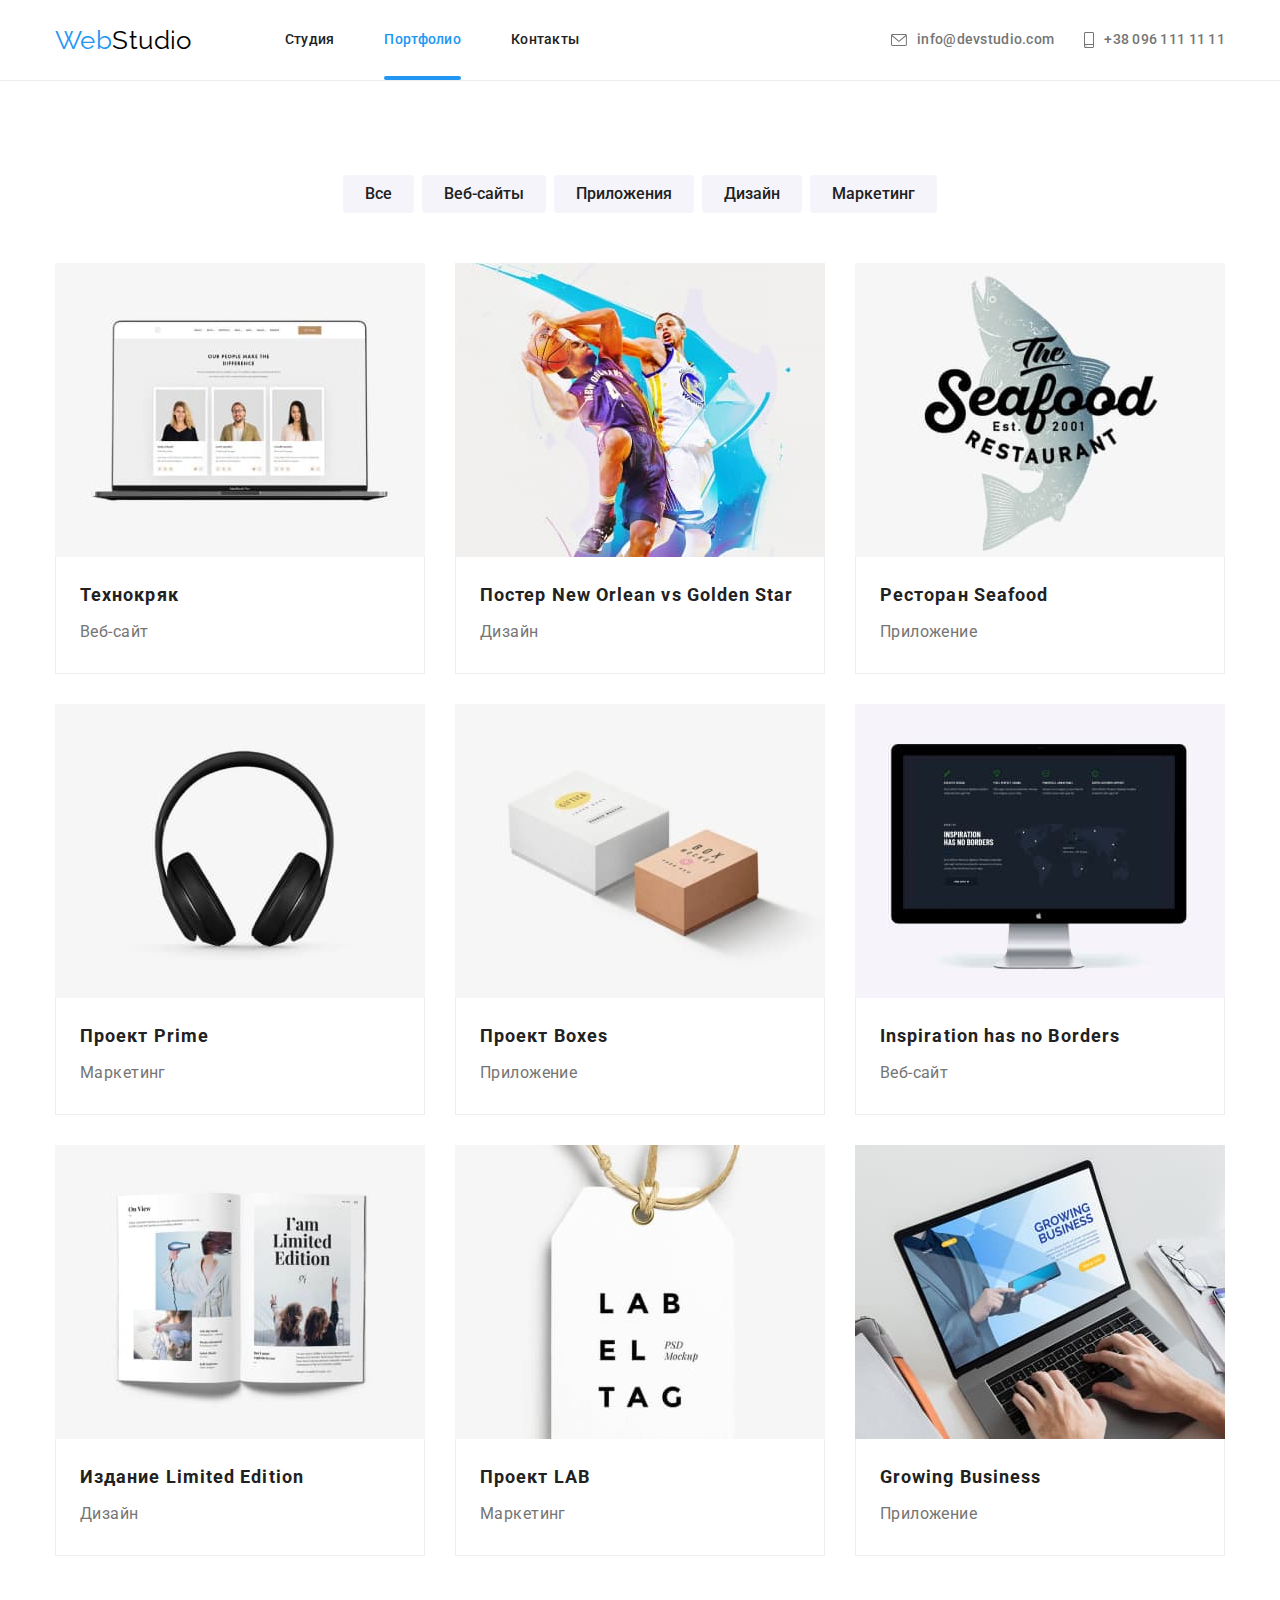
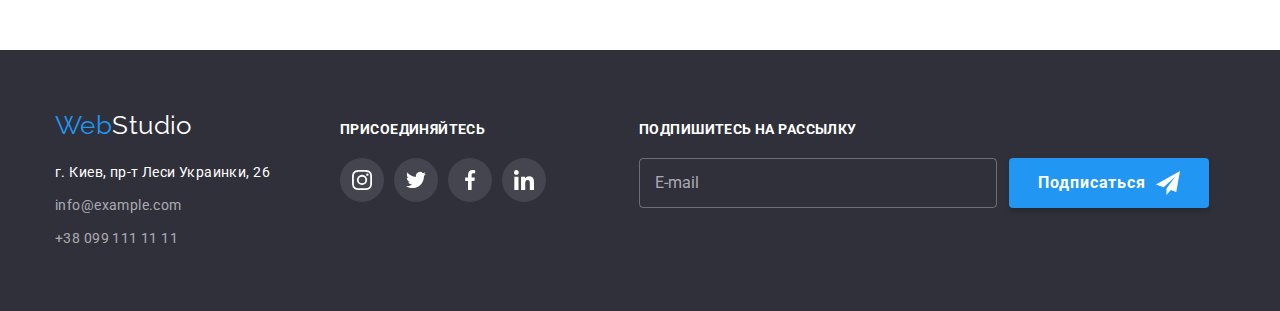
==== portfolio.html @ 69c9cc50 "Скопіював файли попередньої роботи" ====
<!DOCTYPE html>
<html lang="ru">

<head>
    <meta charset="UTF-8">
    <meta http-equiv="X-UA-Compatible" content="IE=edge">
    <meta name="viewport" content="width=device-width, initial-scale=1.0">
    <title>Портфоліо</title>
    <link rel="preconnect" href="https://fonts.googleapis.com">
    <link rel="preconnect" href="https://fonts.gstatic.com" crossorigin>
    <link href="https://fonts.googleapis.com/css2?family=Raleway:wght@700&family=Roboto:wght@400;500;700;900&display=swap" rel="stylesheet">
    <link rel="stylesheet" href="https://cdnjs.cloudflare.com/ajax/libs/modern-normalize/1.1.0/modern-normalize.min.css">
    <link rel="stylesheet" href="./css/styles.css">

</head>

<body>
    <!-- Шапка сайта -->
    <header class="header">
        <div class="container main-nav">
            <nav class="main-nav">
                <a href="./index.html" class="line">
                    <span class="logo-blue logo">Web</span><span class="logo-black logo">Studio</span>
                </a>
    
                <ul class="site-nav list ">
                    <li class="item"><a href="./index.html" class="line">Студия</a></li>
                    <li class="item"><a href="./portfolio.html" class="current line">Портфолио</a></li>
                    <li class="item"><a href="" class="line">Контакты</a></li>
                </ul>
            </nav>
    
            <ul class="site-adrress list ">
                <li class="item">
                    <a href="mailto:info@devstudio.com" class="line">
                        <svg class="envelope-icon" width="16" height="12">
                            <use href="./images/icons.svg#envelope"></use>
                        </svg>
                        info@devstudio.com
                    </a>
                </li>
                <li class="item">
                    <a href="tel:+380961111111" class="line">
                        <svg class="smartphone-icon" width="10" height="16">
                            <use href="./images/icons.svg#smartphone"></use>
                        </svg>
                        +38 096 111 11 11
                    </a>
                </li>
            </ul>
        </div>
    </header>



    <!-- Уникальный контент сайта -->
    <main>
        <section class="portfolio-section">
            <div class="container">
                <h1 hidden>Наши работы</h1>
                <ul class="buttons-list list">
                    <li class="item"><button class="buttons" type="button">Все</button></li>
                    <li class="item"><button class="buttons" type="button">Веб-сайты</button></li>
                    <li class="item"><button class="buttons" type="button">Приложения</button></li>
                    <li class="item"><button class="buttons" type="button">Дизайн</button></li>
                    <li class="item"><button class="buttons" type="button">Маркетинг</button></li>
                </ul>
                <ul class="our-works list">
                    <li class="item">
                        <a class="line" href="">
                            <div class="card">
                                <div class="thumb">
                                    <img src="./images/imag1.jpg" alt="" width="370">
                                    <p class="text">Ресурс предлагает комплексные предложения с разным уровнем функционала и сервисов. Все это позволит
                                        посетителю получить исчерпывающие сведения о компании или частном лице.</p>
                                </div>
                                <div class="description">
                                    <h2 class="titles">Технокряк</h2>
                                    <p class="paragraph">Веб-сайт</p>
                                </div>
                            </div>
                        </a>
                    </li>
                    <li class="item">
                        <a class="line" href="">
                            <div class="card">
                                <div class="thumb">
                                    <img src="./images/imag2.jpg" alt="" width="370">
                                    <p class="text">Ресурс предлагает комплексные предложения с разным уровнем функционала и сервисов. Все это позволит
                                        посетителю получить исчерпывающие сведения о компании или частном лице.</p>
                                </div>
                                <div class="description">
                                    <h2 class="titles">Постер New Orlean vs Golden Star</h2>
                                    <p class="paragraph">Дизайн</p>
                                </div>
                            </div>
                        </a>
                    </li>
                    <li class="item">
                        <a class="line" href="">
                            <div class="card">
                                <div class="thumb">
                                    <img src="./images/imag3.jpg" alt="" width="370">
                                    <p class="text">Ресурс предлагает комплексные предложения с разным уровнем функционала и сервисов. Все это позволит
                                        посетителю получить исчерпывающие сведения о компании или частном лице.</p>
                                </div>
                                <div class="description">
                                    <h2 class="titles">Ресторан Seafood</h2>
                                    <p class="paragraph">Приложение</p>
                                </div>
                            </div>
                        </a>
                    </li>
                    <li class="item">
                        <a class="line" href="">
                            <div class="card">
                                <div class="thumb">
                                    <img src="./images/imag4.jpg" alt="" width="370">
                                    <p class="text">Ресурс предлагает комплексные предложения с разным уровнем функционала и сервисов. Все это позволит
                                        посетителю получить исчерпывающие сведения о компании или частном лице.</p>
                                </div>
                                <div class="description">
                                    <h2 class="titles">Проект Prime</h2>
                                    <p class="paragraph">Маркетинг</p>
                                </div>
                            </div>
                        </a>
                    </li>
                    <li class="item">
                        <a class="line" href="">
                            <div class="card">
                                <div class="thumb">
                                    <img src="./images/imag5.jpg" alt="" width="370">
                                    <p class="text">Ресурс предлагает комплексные предложения с разным уровнем функционала и сервисов. Все это позволит
                                        посетителю получить исчерпывающие сведения о компании или частном лице.</p>
                                </div>
                                <div class="description">
                                    <h2 class="titles">Проект Boxes</h2>
                                    <p class="paragraph">Приложение</p>
                                </div>
                            </div>
                        </a>
                    </li>
                    <li class="item">
                        <a class="line" href="">
                            <div class="card">
                                <div class="thumb">
                                    <img src="./images/imag6.jpg" alt="" width="370">
                                    <p class="text">Ресурс предлагает комплексные предложения с разным уровнем функционала и сервисов. Все это позволит
                                        посетителю получить исчерпывающие сведения о компании или частном лице.</p>
                                </div>
                                <div class="description">
                                    <h2 class="titles">Inspiration has no Borders</h2>
                                    <p class="paragraph">Веб-сайт</p>
                                </div>
                            </div>
                        </a>
                    </li>
                    <li class="item">
                        <a class="line" href="">
                            <div class="card">
                                <div class="thumb">
                                    <img src="./images/imag7.jpg" alt="" width="370">
                                    <p class="text">Ресурс предлагает комплексные предложения с разным уровнем функционала и сервисов. Все это позволит
                                        посетителю получить исчерпывающие сведения о компании или частном лице.</p>
                                </div>
                                <div class="description">
                                    <h2 class="titles">Издание Limited Edition</h2>
                                    <p class="paragraph">Дизайн</p>
                                </div>
                            </div>
                        </a>
                    </li>
                    <li class="item">
                        <a class="line" href="">
                            <div class="card">
                                <div class="thumb">
                                    <img src="./images/imag8.jpg" alt="" width="370">
                                    <p class="text">Ресурс предлагает комплексные предложения с разным уровнем функционала и сервисов. Все это позволит
                                        посетителю получить исчерпывающие сведения о компании или частном лице.</p>
                                </div>
                                <div class="description">
                                    <h2 class="titles">Проект LAB</h2>
                                    <p class="paragraph">Маркетинг</p>
                                </div>
                            </div>
                        </a>
                    </li>
                    <li class="item">
                        <a class="line" href="">
                            <div class="card">
                                <div class="thumb">
                                    <img src="./images/imag9.jpg" alt="" width="370">
                                    <p class="text">Ресурс предлагает комплексные предложения с разным уровнем функционала и сервисов. Все это позволит
                                        посетителю получить исчерпывающие сведения о компании или частном лице.</p>
                                </div>
                                <div class="description">
                                    <h2 class="titles">Growing Business</h2>
                                    <p class="paragraph">Приложение</p>
                                </div>
                            </div>
                        </a>
                    </li>
                </ul>
            </div>
        </section>
    </main>

    <!-- Подвал сайта -->
    <footer class="footer">
        <div class="container">
            <div>
                <a href="./index.html" class="logotype line">
                    <span class="logo-blue logo">Web</span><span class="logo-white logo">Studio</span>
                </a>
    
                <address>
                    <ul class="contacts-list list">
                        <li class="live-address"><a class="line" href="">г. Киев, пр-т Леси Украинки, 26</a></li>
                        <li class="contacts"><a class="line" href="mailto:info@example.com">info@example.com</a></li>
                        <li class="contacts"><a class="line" href="tel:+380991111111">+38 099 111 11 11</a></li>
                    </ul>
                </address>
            </div>
            <div class="social">
                <h3 class="title">присоединяйтесь</h3>
                <ul class="social-networks list">
                    <li class="item">
                        <a href="">
                            <svg class="icon">
                                <use href="./images/icons.svg#instagram"></use>
                            </svg>
                        </a>
                    </li>
                    <li class="item">
                        <a href="">
                            <svg class="icon">
                                <use href="./images/icons.svg#twitter"></use>
                            </svg>
                        </a>
                    </li>
                    <li class="item">
                        <a href="">
                            <svg class="icon">
                                <use href="./images/icons.svg#facebook"></use>
                            </svg>
                        </a>
                    </li>
                    <li class="item">
                        <a href="">
                            <svg class="icon">
                                <use href="./images/icons.svg#linkedin"></use>
                            </svg>
                        </a>
                    </li>
                </ul>
            </div>
            <form class="form">
                <label for="email">Подпишитесь на рассылку</label>
                <div class="form-field">
                    <input type="email" id="email" placeholder="E-mail">
                    <button type="submit" class="button">
                        Подписаться
                        <svg class="icon">
                            <use href="./images/icons.svg#icon-send"></use>
                        </svg>
                    </button>
                </div>
            </form>
        </div>
    </footer>
</body>

</html>
---- css/styles.css ----
html {
    box-sizing: border-box;
}

*,
*::before,
*::after {
    box-sizing: inherit;
}

:root {
    --primary-text-color: #757575;
    --title-text-color: #212121;
    --accent-color:#2196F3;
    --primary-white-color: #ffffff;
    --secondary-background-color: #2F303A;
}

body {
    margin: 0;

    background-color: var(--primary-white-color);
    color: var(--primary-text-color);
    font-family: 'Roboto', sans-serif;
    letter-spacing: 0.03em;
    font-size: 14px;
    line-height: 1.17;

}

img {
    display: block;
    max-width: 100%;
    height: auto;
}

.container {
    margin-left: auto;
    margin-right: auto;
    width: 1200px;
    padding-left: 15px;
    padding-right: 15px;
}

.line {
    text-decoration: none;
}

.list {
    list-style: none;
    padding: 0;
    margin: 0;
}

h1, h2, h3, h4, h5, h6, p {
    margin-top: 0;
    margin-bottom: 0;
}
/* ----------LOGO---------- */

.logo {
    font-family: 'Raleway', sans-serif ;
    font-size: 26px;
    line-height: 1.19;
}

.logo-blue {
    color: #2196F3 ;
} 

.logo-black{
    color: #000000;
}

.logo-white {
    color: #ffffff;
}

/* ----------HEADER---------- */

.header {
    border-bottom: 1px solid #ECECEC;
}

.main-nav {
    display: flex;
    align-items: center;
}

.site-nav {
    display: flex;
    margin-left: 93px;
}

.site-nav .item:not(:last-child) {
    margin-right: 50px;
}

.site-nav a {
    display: block;
    padding-top: 32px;
    padding-bottom: 32px;

    position: relative;

    color: var(--title-text-color);
    font-weight: 500;
    font-size: 14px;
    line-height: 1.14;
    letter-spacing: 0.02em;

    transition: color 250ms cubic-bezier(0.4, 0, 0.2, 1);
}

.site-adrress {
    display: flex;
    margin-left: auto;
}

.site-adrress .item + .item {
    margin-left: 30px;
}

.site-adrress a {
    display: flex;
    align-items: center;
    padding-top: 32px;
    padding-bottom: 32px;

    color: var(--primary-text-color);
    font-weight: 500;
    font-size: 14px;
    line-height: 1.14;
    letter-spacing: 0.02em;

    transition: color 250ms cubic-bezier(0.4, 0, 0.2, 1);
}

.site-nav a:hover,
.site-nav a:focus,
.site-adrress a:hover,
.site-adrress a:focus {
    color: var(--accent-color);
}

.site-nav a.current {
    color: var(--accent-color);
}

.site-nav a.current::after {
    content: '';

    position: absolute;
    left: 0;
    bottom: 0;

    display: inline-block;
    width: 100%;
    height: 4px;
    background-color: var(--accent-color);
    border-radius: 2px;
}

.envelope-icon,
.smartphone-icon {
    fill: currentColor;
    margin-right: 10px;
}


/* ---------- СТИЛІ ДЛЯ INDEX.HTML---------- */

/* ----------HERO---------- */

.hero {
    max-width: 1600px;


    text-align: center;
    padding-top: 200px;
    padding-bottom: 200px;
    margin-left: auto;
    margin-right: auto;

    background-color: var(--secondary-background-color);
    background-image: linear-gradient(rgba(47, 48, 58, 0.4), rgba(47, 48, 58, 0.4)), url('../images/bg-Img.jpg');
    background-size: cover;
    background-repeat: no-repeat;
    background-position: center;
}

.hero-title {
    margin-top: 0;
    margin-bottom: 30px;
    margin-left: auto;
    margin-right: auto;
    width: 696px;


    color: var(--primary-white-color);
    font-weight: 900;
    font-size: 44px;
    line-height: 1.36;
    
    letter-spacing: 0.06em;
    text-transform: uppercase;
}

.hero .button {
    border-radius: 4px;
    padding: 10px 32px;
    min-width: 200px;
    text-align: center;

    color: var(--primary-white-color);
    background-color: var(--accent-color);
    
    font-family: 'Roboto';
    font-weight: 700;
    font-size: 16px;
    line-height: 1.88;
    letter-spacing: 0.06em;
    cursor: pointer;

    transition: color 250ms cubic-bezier(0.4, 0, 0.2, 1),
        background-color 250ms cubic-bezier(0.4, 0, 0.2, 1);
}

.hero .button:hover,
.hero .button:focus {
    color: var(--accent-color);
    background-color: var(--primary-white-color);
}

/* ----------SECTION---------- */

.section {
    padding-top: 94px;
    padding-bottom: 94px;
}

.section:nth-child(3) {
    padding-top: 0;
}

.section-title {
    margin-top: 0;
    margin-bottom: 50px;

    color: var(--title-text-color);
    font-weight: 700;
    font-size: 36px;
    text-align: center;
}

/* ----------FEATURE---------- */

.feature-list {
    display: flex;
}

.feature-list .item {
    width: 270px;
}

.feature-list .item + .item {
    margin-left: 30px;
}

.feature-list .title {
    margin-top: 0;
    margin-bottom: 10px;

    color: var(--title-text-color);
    font-size: 14px;
    line-height: 1.14;
    text-transform: uppercase;
}

.feature-list p {
    margin-top: 0;
    margin-bottom: 0;

    line-height: 1.71;
}

.feature-list .icon {
    width: 70px;
    height: 70px;
}

.feature-list .thumb {
    display: flex;
    justify-content: center;
    align-items: center;
    height: 120px;
    margin-bottom: 30px;

    background-color: #F5F4FA;
    border-radius: 4px;
}

/* ----------JOB---------- */

.our-job {
    display: flex;
}

.our-job .item {
    position: relative;
}

.our-job .item + .item {
    margin-left: 30px;
}

.our-job .title {
    display: flex;
    position: absolute;
    bottom: 0;
    left: 0;

    width: 100%;
    min-height: 70px;
    justify-content: center;
    align-items: center;

    font-size: 14px;
    line-height: 1.14;
    text-transform: uppercase;
    
    color: var(--primary-white-color);
    background-color: rgba(47, 48, 58, 0.8);
}

/* ----------TEAM---------- */

.team {
    background-color: #F5F4FA;
    margin-bottom: 0;
}

.team-list {
    display: flex;
}

.team-list .item + .item {
    margin-left: 30px;
}

.info {
    padding-top: 30px;
    padding-bottom: 30px;
    background: #FFFFFF;
    box-shadow: 0px 1px 3px rgba(0, 0, 0, 0.12), 0px 1px 1px rgba(0, 0, 0, 0.14), 0px 2px 1px rgba(0, 0, 0, 0.2);
    border-radius: 0px 0px 4px 4px;

    text-align: center;
}

.team-list .title {

    margin-bottom: 10px;

    color: var(--title-text-color);
    font-weight: 500;
    font-size: 16px;
    line-height: 1.19;
}

.team-list .text {
    font-size: 16px;
    line-height: 1.19;
}

.social-links {
    display: flex;
    justify-content: center;
    align-items: center;
    margin-top: 16px;
}

.social-links .item + .item {
    margin-left: 10px;
}

.social-links a {
    display: flex;
    justify-content: center;
    align-items: center;
    width: 44px;
    height: 44px;
    border-radius: 50%;

    fill: #AFB1B8;

    transition: fill 250ms cubic-bezier(0.4, 0, 0.2, 1),
        background-color 250ms cubic-bezier(0.4, 0, 0.2, 1);
}

.social-links a:hover,
.social-links a:focus {
    background-color: var(--accent-color);
    fill: var(--primary-white-color);
}

.social-links .icon {
    fill: inherit;
    width: 20px;
    height: 20px;
}

/* ----------CLIETS---------- */

.clients-list {
    display: flex;
    justify-content: center;
}

.clients-list .item + .item {
    margin-left: 30px;
}
.clients-list .item {
    width: 170px;
    height: 92px;
}


.clients-list a {
    display: flex;
    justify-content: center;
    align-items: center;

    width: 170px;
    height: 92px;
    fill: #AFB1B8;
    border: 1px solid #AFB1B8;
    border-radius: 4px;

    transition: fill 250ms cubic-bezier(0.4, 0, 0.2, 1),
        border-color 250ms cubic-bezier(0.4, 0, 0.2, 1);
}

.clients-list a:hover,
.clients-list a:focus {
    fill: var(--accent-color);
    border-color: var(--accent-color);
} 

.clients-list .icon {
    fill: inherit;
    width: 106px;
    height: 60px;
}

/* ----------FOOTER---------- */

.footer {
    background-color: var(--secondary-background-color);
    padding-top: 60px;
    padding-bottom: 60px;
}

.footer .container {
    display: flex;
}

.logotype {
    display: inline-block;
    margin-bottom: 20px;
}

.contacts-list {
    font-style: normal;
    line-height: 1.71;
}

.contacts-list a {
    display: inline-block;
}

.contacts {
    margin-top: 9px;
}

.live-address a {
    color: var(--primary-white-color);

    transition: color 250ms cubic-bezier(0.4, 0, 0.2, 1);
}

.contacts a {    
    color: rgba(255, 255, 255, 0.6);

    transition: color 250ms cubic-bezier(0.4, 0, 0.2, 1);
}

.live-address a:hover,
.live-address a:focus,
.contacts a:hover,
.contacts a:focus {
    color: var(--accent-color);
}

.social {
    margin-top: 12px;
    margin-left: 70px;
}

.social .title {
    margin-bottom: 20px;

    font-size: 14px;
    line-height: 1.14;
    text-transform: uppercase;

    color: #fff;
}

.social-networks {
    display: flex;
}

.social-networks .item+.item {
    margin-left: 10px;
}

.social-networks a {
    display: flex;
    justify-content: center;
    align-items: center;
    width: 44px;
    height: 44px;

    fill: #fff;
    background-color: rgba(255, 255, 255, 0.1);;
    border-radius: 50%;

    transition: background-color 250ms cubic-bezier(0.4, 0, 0.2, 1);
}

.social-networks a:hover,
.social-networks a:focus {
    background-color: var(--accent-color);
}

.social-networks .icon  {
    fill: inherit;
    width: 20px;
    height: 20px;
}

.form {
    margin-left: 93px;
    margin-top: 12px;
}

.form .form-field{
    display: flex;
}

.form label {
    display: block;
    margin-bottom: 20px;

    font-weight: 700;
    line-height: 1.14;
    text-transform: uppercase;

    color: var(--primary-white-color);
}

.form input {
    width: 358px;
    height: 50px;
    padding: 15px;

    color: var(--primary-white-color);
    background-color: transparent;
    border: 1px solid rgba(255, 255, 255, 0.3);
    border-radius: 4px;
}

.form input::placeholder {
    font-size: 16px;
    line-height: 1.25;

    color: rgba(255, 255, 255, 0.6);
}

.form .button {
    display: flex;
    align-items: center;
    justify-content: center;

    width: 200px;
    height: 50px;
    padding: 0;
    margin-left: 12px;
    cursor: pointer;
    
    font-weight: 700;
    font-size: 16px;
    line-height: 1.88;
    letter-spacing: 0.06em;
    
    background-color: var(--accent-color);
    color: var(--primary-white-color);
    fill: var(--primary-white-color);
    border: transparent;
    border-radius: 4px;
    box-shadow: 0px 4px 4px rgba(0, 0, 0, 0.15);
}

.form .icon {
    width: 24px;
    height: 24px;
    margin-left: 10px;
    fill: inherit;
} 

/* ----------MODAL---------- */

.backdrop {
    position: fixed;
    top: 0;
    left: 0;
    width: 100%;
    height: 100%;
    background-color: rgba(0, 0, 0, 0.2);

    opacity: 1;
    transition: opacity 250ms cubic-bezier(0.4, 0, 0.2, 1);
}

.backdrop.is-hidden {
    opacity: 0;
    visibility: hidden;
    pointer-events: none;
}

.backdrop.is-hidden .modal {
    transform: translate(-50%, -50%) scale(1.1);
    opacity: 0;
}

.modal {
    position: absolute;
    top: 50%;
    left: 50%;

    width: 528px;
    height: 581px;
    padding: 40px;

    background-color: #fff;
    border-radius: 4px;
    box-shadow: 0px 1px 3px rgba(0, 0, 0, 0.12), 0px 1px 1px rgba(0, 0, 0, 0.14), 0px 2px 1px rgba(0, 0, 0, 0.2);

    transform: translate(-50%, -50%) scale(1);
    opacity: 1;
    visibility: visible;

    transition: transform 250ms cubic-bezier(0.4, 0, 0.2, 1),
        opacity 250ms cubic-bezier(0.4, 0, 0.2, 1),
        visibility 250ms cubic-bezier(0.4, 0, 0.2, 1);
}

.modal-button {
    display: flex;
    align-items: center;
    justify-content: center;

    position: absolute;
    right: 8px;
    top: 8px;

    min-width: 30px;
    min-height: 30px;
    cursor: pointer;

    background-color: transparent;
    border: 1px solid rgba(0, 0, 0, 0.1);
    border-radius: 50%;

    transition: fill 250ms cubic-bezier(0.4, 0, 0.2, 1);
}

.modal-button:hover,
.modal-button:focus {
    fill: var(--accent-color);
}

.modal .icon {
    width: 11px;
    height: 11px;
    fill: inherit;
}

.modal .text {
    margin-bottom: 12px;
    
    font-weight: 700;
    font-size: 20px;
    line-height: 1.15;
    text-align: center;

    color: var(--title-text-color);
}

.modal-form .form-field {
    position: relative;
    display: flex;
    flex-direction: column;
    margin-bottom: 10px;
}

.modal-form .form-field:nth-child(4) {
    margin-bottom: 20px;
}

.modal-form label {
    margin-bottom: 4px;
    font-size: 12px;
    line-height: 14px;
    letter-spacing: 0.01em;
}

.modal-form input:nth-child(2) {
    width: 100%;
    height: 40px;
    padding-left: 40px;

    border: 1px solid rgba(33, 33, 33, 0.2);
    border-radius: 4px;

    transition: border-color 250ms cubic-bezier(0.4, 0, 0.2, 1);
}

.modal-form input:focus {
    outline: none;
    border-color: var(--accent-color);
}

.modal-form .icon {
    position: absolute;
    top: 50%;
    left: 12px;

    width: 18px;
    height: 18px;

    transition: fill 250ms cubic-bezier(0.4, 0, 0.2, 1);
}

.modal-form input:focus ~ .icon {
    fill: var(--accent-color);
}

.modal-form textarea {
    resize: none;

    width: 100%;
    height: 120px;
    padding: 12px 16px;

    border: 1px solid rgba(33, 33, 33, 0.2);
    border-radius: 4px;

    transition: border-color 250ms cubic-bezier(0.4, 0, 0.2, 1);
}

.modal-form textarea::placeholder {
    font-size: 12px;
    letter-spacing: 0.01em;

    color: rgba(117, 117, 117, 0.5);
}

.modal-form textarea:focus {
    outline: none;
    border-color: var(--accent-color);
}

.modal-form a {
    color: var(--accent-color);
}

.form-policy {
    position: relative;

    margin-left: 12px;
    margin-bottom: 30px;
}

.form-policy label {
    display: inline-block;
    padding-left: 24px;
    margin: 0;

    font-size: 14px;
    line-height: 1.71;
    letter-spacing: 0.03em;
}

.form-policy input {
    position: absolute;
    width: 1px;
    height: 1px;
    margin: -1px;
    border: 0;
    padding: 0;
    clip: rect(0 0 0 0);
    overflow: hidden;
}

.form-policy span {
    position: absolute;
    top: 4px;
    left: 0;

    overflow: hidden;

    width: 16px;
    height: 15px;
    border: 2px solid #212121;
    border-radius: 2px; 
}

.form-policy .icon-check{
    position: absolute;
    top: 50%;
    left: 50%;

    transform: translate(-50%, -50%);

    width: 11px;
    height: 8px;
}


.form-policy input:checked ~ span {
    background-color: var(--accent-color);
    border: 2px solid var(--accent-color);
}

.modal-form .button {
    display: flex;
    align-items: center;
    justify-content: center;

    width: 200px;
    height: 50px;
    padding: 0;
    margin-left: auto;
    margin-right: auto;

    font-weight: 700;
    font-size: 16px;
    line-height: 1.88;
    letter-spacing: 0.06em;

    background-color: var(--accent-color);
    color: var(--primary-white-color);
    border: transparent;
    border-radius: 4px;
    box-shadow: 0px 4px 4px rgba(0, 0, 0, 0.15);

    transition: background-color 250ms cubic-bezier(0.4, 0, 0.2, 1);
}

.modal-form .button:hover,
.modal-form .button:focus {
    background-color: #188CE8;
}

/* ---------- СТИЛІ ДЛЯ PORTFOLIO.HTML---------- */

.portfolio-section {
    padding-top: 94px;
    padding-bottom: 94px;
}

.buttons-list {
    display: flex;
    justify-content: center;
    margin-bottom: 50px;
}

.buttons-list .item + .item {
    margin-left: 8px;
}

.buttons {
    padding: 6px 22px;
    border: transparent;
    border-radius: 4px;

    background-color: #F5F4FA;
    color: var(--title-text-color);
    font-family: 'Roboto';
    font-weight: 500;
    font-size: 16px;
    line-height: 1.62;
    cursor: pointer;

    transition: color 250ms cubic-bezier(0.4, 0, 0.2, 1),
        background-color 250ms cubic-bezier(0.4, 0, 0.2, 1),
        box-shadow 250ms cubic-bezier(0.4, 0, 0.2, 1);
}

.buttons:hover,
.buttons:focus {
    background-color: var(--accent-color);
    color: var(--primary-white-color);
    box-shadow: 0px 3px 1px rgba(0, 0, 0, 0.1), 0px 1px 2px rgba(0, 0, 0, 0.08), 0px 2px 2px rgba(0, 0, 0, 0.12);
}

.our-works {
    display: flex;
    flex-wrap: wrap;
}

.our-works .item {
    width: calc((100% - 60px) / 3);
    margin-right: 30px;
    margin-bottom: 30px;
}

.our-works .item:nth-child(3n){
    margin-right: 0;
}

.our-works .item:nth-last-child(-n + 3) {
    margin-bottom: 0px;
}

.our-works a .card {
    transition: box-shadow 250ms cubic-bezier(0.4, 0, 0.2, 1);
}

.our-works a:hover .card,
.our-works a:focus .card{
    box-shadow: 0px 1px 1px rgba(0, 0, 0, 0.12), 0px 4px 4px rgba(0, 0, 0, 0.06), 1px 4px 6px rgba(0, 0, 0, 0.16);
}

.our-works .thumb {
    display: flex;
    position: relative;

    overflow: hidden;

}

.our-works .thumb::before {
    display: inline-block;
    content: '';

    position: absolute;
    top: 0;
    left: 0;
    width: 100%;
    height: 100%;
    background-color: rgba(33, 150, 243, 0.9);

    opacity: 0;

    transform: translateY(100%);

    transition: opacity 250ms cubic-bezier(0.4, 0, 0.2, 1),
        transform 250ms cubic-bezier(0.4, 0, 0.2, 1);
}

.our-works a:hover .thumb::before,
.our-works a:focus .thumb::before {
    opacity: 1;
    transform: translateY(0);
}

.our-works .text {
    display: flex;
    position: absolute;
    top: 0;
    left: 0;
    width: 100%;
    height: 100%;
    padding: 63px 24px;

    font-size: 18px;
    line-height: 1.56;
    letter-spacing: 0.03em;
    align-items: center;
    
    color: #FFFFFF;
    opacity: 0;

    transform: translateY(100%);

    transition: opacity 250ms cubic-bezier(0.4, 0, 0.2, 1),
        transform 250ms cubic-bezier(0.4, 0, 0.2, 1);
}

.our-works a:hover .text,
.our-works a:focus .text {
    opacity: 1;
    transform: translateY(0);
}

.our-works .description {
    border-left: 1px solid #EEEEEE;
    border-right: 1px solid #EEEEEE;
    border-bottom: 1px solid #EEEEEE;
    padding-top: 20px;
    padding-bottom: 26px;
    padding-left: 24px;
    padding-right: 24px;

}

.our-works img {
    display: block;
}

.our-works .titles {
    margin-bottom: 4px;

    color: var(--title-text-color);
    font-size: 18px;
    line-height: 2;
    letter-spacing: 0.06em;
}

.paragraph {
    color: var(--primary-text-color);
    font-weight: 400;
    font-size: 16px;
    line-height: 1.88;
}
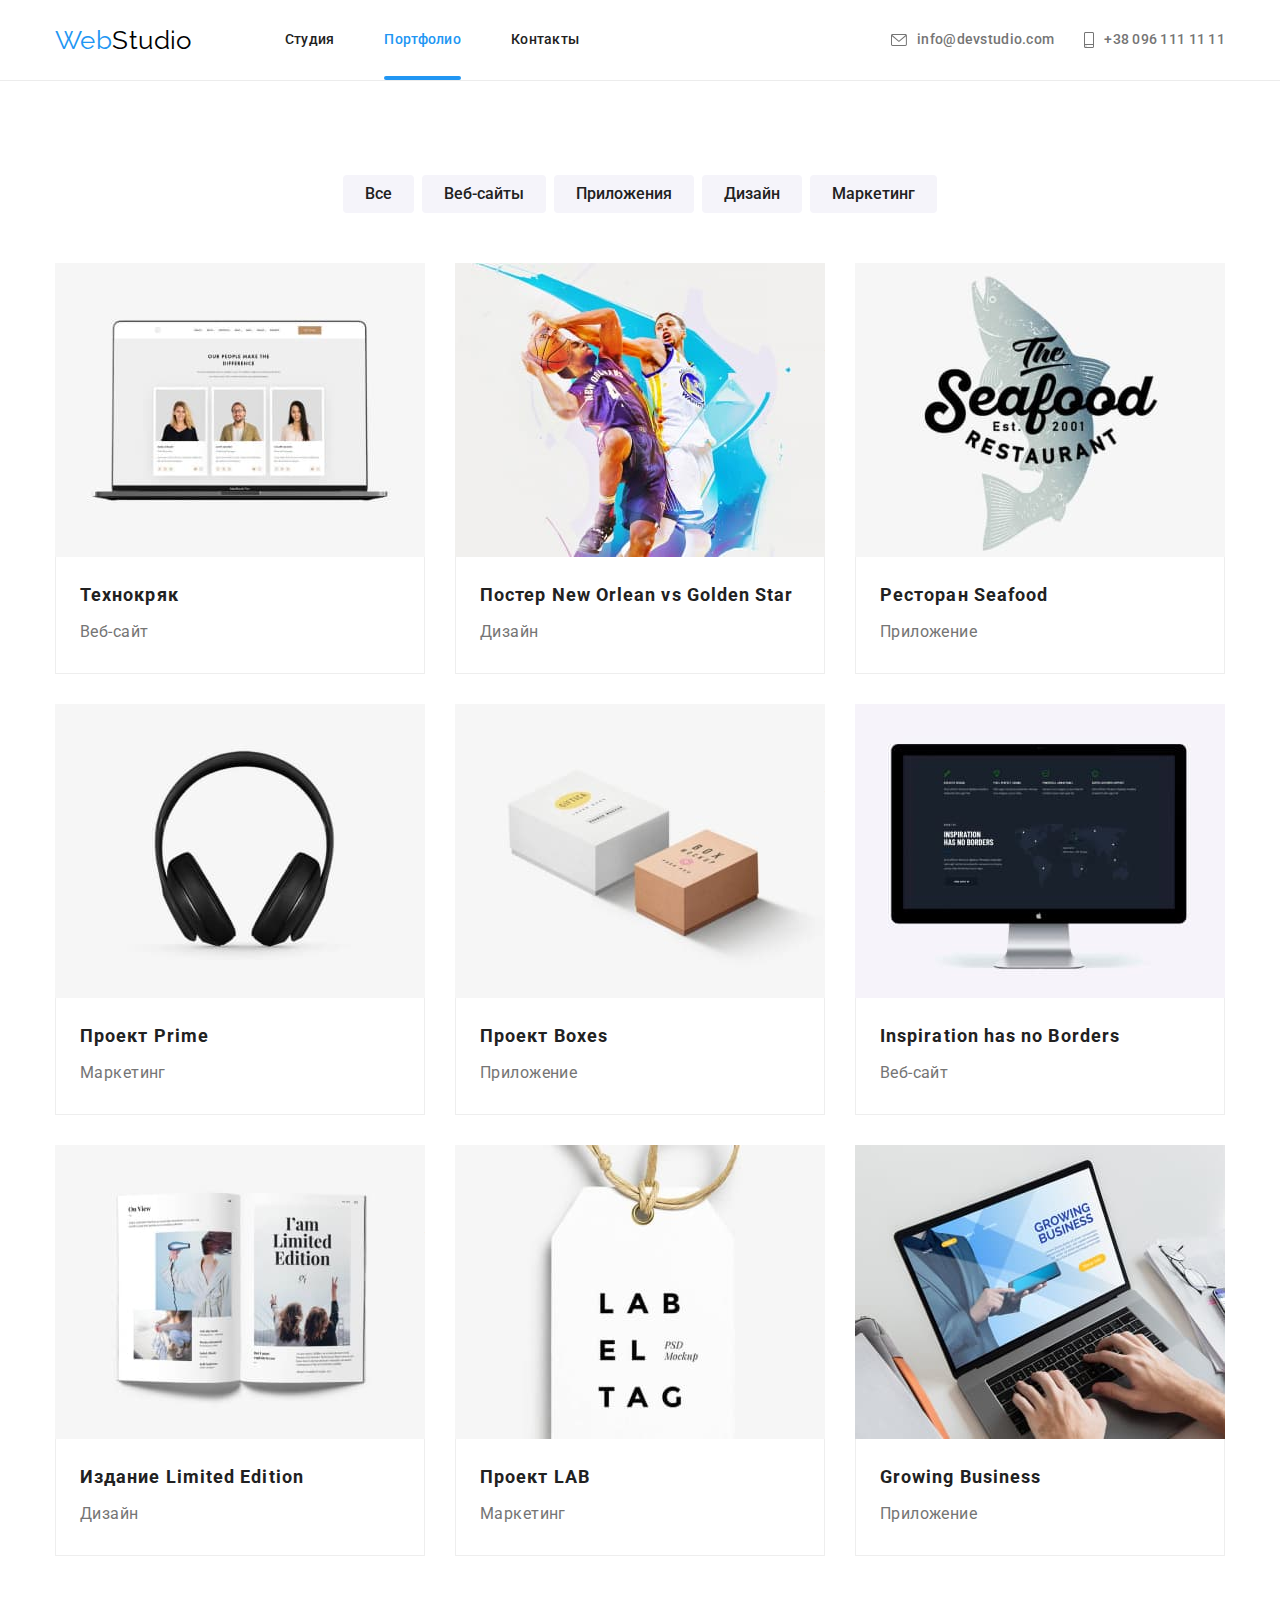
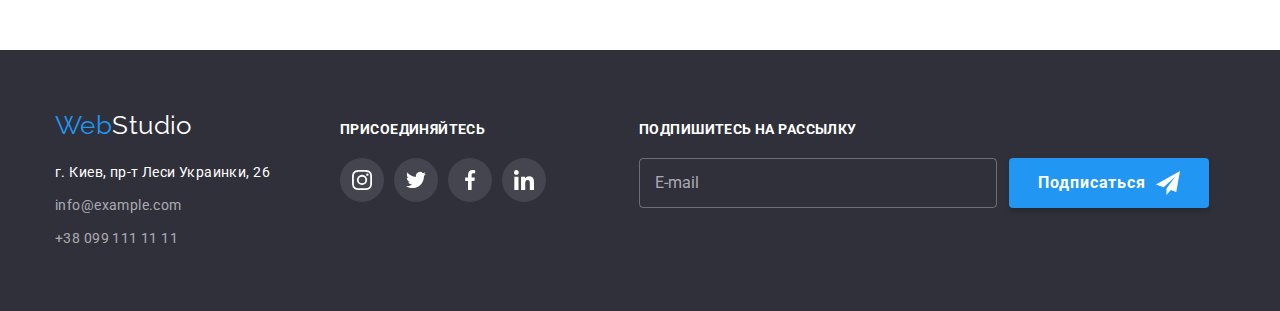
==== commit c675f17d: "Додав додаткову розмітку" ====
--- a/portfolio.html
+++ b/portfolio.html
@@ -8,40 +8,46 @@
     <title>Портфоліо</title>
     <link rel="preconnect" href="https://fonts.googleapis.com">
     <link rel="preconnect" href="https://fonts.gstatic.com" crossorigin>
-    <link href="https://fonts.googleapis.com/css2?family=Raleway:wght@700&family=Roboto:wght@400;500;700;900&display=swap" rel="stylesheet">
-    <link rel="stylesheet" href="https://cdnjs.cloudflare.com/ajax/libs/modern-normalize/1.1.0/modern-normalize.min.css">
-    <link rel="stylesheet" href="./css/styles.css">
+    <link
+        href="https://fonts.googleapis.com/css2?family=Raleway:wght@700&family=Roboto:wght@400;500;700;900&display=swap"
+        rel="stylesheet">
+    <link rel="stylesheet"
+        href="https://cdnjs.cloudflare.com/ajax/libs/modern-normalize/1.1.0/modern-normalize.min.css">
+    <link rel="stylesheet" href="./css/main.min.css">
 
 </head>
 
 <body>
     <!-- Шапка сайта -->
     <header class="header">
-        <div class="container main-nav">
-            <nav class="main-nav">
+        <div class="container nav">
+            <nav class="nav">
                 <a href="./index.html" class="line">
-                    <span class="logo-blue logo">Web</span><span class="logo-black logo">Studio</span>
+                    <span class="logo logo--blue">Web</span><span class="logo logo--black">Studio</span>
                 </a>
     
-                <ul class="site-nav list ">
-                    <li class="item"><a href="./index.html" class="line">Студия</a></li>
-                    <li class="item"><a href="./portfolio.html" class="current line">Портфолио</a></li>
-                    <li class="item"><a href="" class="line">Контакты</a></li>
+                <ul class="navigation list ">
+                    <li class="navigation__item">
+                        <a href="./index.html" class="navigation__link line">Студия</a>
+                    </li>
+                    <li class="navigation__item"><a href="./portfolio.html" class="navigation__link line navigation__link--current">Портфолио</a>
+                    </li>
+                    <li class="navigation__item"><a href="" class="navigation__link line">Контакты</a></li>
                 </ul>
             </nav>
     
-            <ul class="site-adrress list ">
-                <li class="item">
-                    <a href="mailto:info@devstudio.com" class="line">
-                        <svg class="envelope-icon" width="16" height="12">
+            <ul class="connect list ">
+                <li class="connect__item">
+                    <a href="mailto:info@devstudio.com" class="connect__link line">
+                        <svg class="connect__icon" width="16" height="12">
                             <use href="./images/icons.svg#envelope"></use>
                         </svg>
                         info@devstudio.com
                     </a>
                 </li>
-                <li class="item">
-                    <a href="tel:+380961111111" class="line">
-                        <svg class="smartphone-icon" width="10" height="16">
+                <li class="connect__item">
+                    <a href="tel:+380961111111" class="connect__link line">
+                        <svg class="connect__icon" width="10" height="16">
                             <use href="./images/icons.svg#smartphone"></use>
                         </svg>
                         +38 096 111 11 11
@@ -59,144 +65,153 @@
             <div class="container">
                 <h1 hidden>Наши работы</h1>
                 <ul class="buttons-list list">
-                    <li class="item"><button class="buttons" type="button">Все</button></li>
-                    <li class="item"><button class="buttons" type="button">Веб-сайты</button></li>
-                    <li class="item"><button class="buttons" type="button">Приложения</button></li>
-                    <li class="item"><button class="buttons" type="button">Дизайн</button></li>
-                    <li class="item"><button class="buttons" type="button">Маркетинг</button></li>
+                    <li class="buttons-list__item"><button class="buttons-list__button" type="button">Все</button></li>
+                    <li class="buttons-list__item"><button class="buttons-list__button" type="button">Веб-сайты</button></li>
+                    <li class="buttons-list__item"><button class="buttons-list__button" type="button">Приложения</button></li>
+                    <li class="buttons-list__item"><button class="buttons-list__button" type="button">Дизайн</button></li>
+                    <li class="buttons-list__item"><button class="buttons-list__button" type="button">Маркетинг</button></li>
                 </ul>
                 <ul class="our-works list">
-                    <li class="item">
-                        <a class="line" href="">
-                            <div class="card">
-                                <div class="thumb">
+                    <li class="our-works__item">
+                        <a class="our-works__link line" href="">
+                            <div class="our-works__card">
+                                <div class="our-works__thumb">
                                     <img src="./images/imag1.jpg" alt="" width="370">
-                                    <p class="text">Ресурс предлагает комплексные предложения с разным уровнем функционала и сервисов. Все это позволит
-                                        посетителю получить исчерпывающие сведения о компании или частном лице.</p>
-                                </div>
-                                <div class="description">
-                                    <h2 class="titles">Технокряк</h2>
-                                    <p class="paragraph">Веб-сайт</p>
-                                </div>
-                            </div>
-                        </a>
-                    </li>
-                    <li class="item">
-                        <a class="line" href="">
-                            <div class="card">
-                                <div class="thumb">
+                                    <p class="our-works__text">Ресурс предлагает комплексные предложения с разным уровнем
+                                        функционала и сервисов. Все это позволит
+                                        посетителю получить исчерпывающие сведения о компании или частном лице.</p>
+                                </div>
+                                <div class="our-works__description">
+                                    <h2 class="our-works__titles">Технокряк</h2>
+                                    <p class="our-works__paragraph">Веб-сайт</p>
+                                </div>
+                            </div>
+                        </a>
+                    </li>
+                    <li class="our-works__item">
+                        <a class="our-works__link line" href="">
+                            <div class="our-works__card">
+                                <div class="our-works__thumb">
                                     <img src="./images/imag2.jpg" alt="" width="370">
-                                    <p class="text">Ресурс предлагает комплексные предложения с разным уровнем функционала и сервисов. Все это позволит
-                                        посетителю получить исчерпывающие сведения о компании или частном лице.</p>
-                                </div>
-                                <div class="description">
-                                    <h2 class="titles">Постер New Orlean vs Golden Star</h2>
-                                    <p class="paragraph">Дизайн</p>
-                                </div>
-                            </div>
-                        </a>
-                    </li>
-                    <li class="item">
-                        <a class="line" href="">
-                            <div class="card">
-                                <div class="thumb">
+                                    <p class="text">Ресурс предлагает комплексные предложения с разным уровнем
+                                        функционала и сервисов. Все это позволит
+                                        посетителю получить исчерпывающие сведения о компании или частном лице.</p>
+                                </div>
+                                <div class="our-works__description">
+                                    <h2 class="our-works__titles">Постер New Orlean vs Golden Star</h2>
+                                    <p class="our-works__paragraph">Дизайн</p>
+                                </div>
+                            </div>
+                        </a>
+                    </li>
+                    <li class="our-works__item">
+                        <a class="our-works__link line" href="">
+                            <div class="our-works__card">
+                                <div class="our-works__thumb">
                                     <img src="./images/imag3.jpg" alt="" width="370">
-                                    <p class="text">Ресурс предлагает комплексные предложения с разным уровнем функционала и сервисов. Все это позволит
-                                        посетителю получить исчерпывающие сведения о компании или частном лице.</p>
-                                </div>
-                                <div class="description">
-                                    <h2 class="titles">Ресторан Seafood</h2>
-                                    <p class="paragraph">Приложение</p>
-                                </div>
-                            </div>
-                        </a>
-                    </li>
-                    <li class="item">
-                        <a class="line" href="">
-                            <div class="card">
-                                <div class="thumb">
+                                    <p class="our-works__text">Ресурс предлагает комплексные предложения с разным уровнем
+                                        функционала и сервисов. Все это позволит
+                                        посетителю получить исчерпывающие сведения о компании или частном лице.</p>
+                                </div>
+                                <div class="our-works__description">
+                                    <h2 class="our-works__titles">Ресторан Seafood</h2>
+                                    <p class="our-works__paragraph">Приложение</p>
+                                </div>
+                            </div>
+                        </a>
+                    </li>
+                    <li class="our-works__item">
+                        <a class="our-works__link line" href="">
+                            <div class="our-works__card">
+                                <div class="our-works__thumb">
                                     <img src="./images/imag4.jpg" alt="" width="370">
-                                    <p class="text">Ресурс предлагает комплексные предложения с разным уровнем функционала и сервисов. Все это позволит
-                                        посетителю получить исчерпывающие сведения о компании или частном лице.</p>
-                                </div>
-                                <div class="description">
-                                    <h2 class="titles">Проект Prime</h2>
-                                    <p class="paragraph">Маркетинг</p>
-                                </div>
-                            </div>
-                        </a>
-                    </li>
-                    <li class="item">
-                        <a class="line" href="">
-                            <div class="card">
-                                <div class="thumb">
+                                    <p class="our-works__text">Ресурс предлагает комплексные предложения с разным уровнем
+                                        функционала и сервисов. Все это позволит
+                                        посетителю получить исчерпывающие сведения о компании или частном лице.</p>
+                                </div>
+                                <div class="our-works__description">
+                                    <h2 class="our-works__titles">Проект Prime</h2>
+                                    <p class="our-works__paragraph">Маркетинг</p>
+                                </div>
+                            </div>
+                        </a>
+                    </li>
+                    <li class="our-works__item">
+                        <a class="our-works__link line" href="">
+                            <div class="our-works__card">
+                                <div class="our-works__thumb">
                                     <img src="./images/imag5.jpg" alt="" width="370">
-                                    <p class="text">Ресурс предлагает комплексные предложения с разным уровнем функционала и сервисов. Все это позволит
-                                        посетителю получить исчерпывающие сведения о компании или частном лице.</p>
-                                </div>
-                                <div class="description">
-                                    <h2 class="titles">Проект Boxes</h2>
-                                    <p class="paragraph">Приложение</p>
-                                </div>
-                            </div>
-                        </a>
-                    </li>
-                    <li class="item">
-                        <a class="line" href="">
-                            <div class="card">
-                                <div class="thumb">
+                                    <p class="text">Ресурс предлагает комплексные предложения с разным уровнем
+                                        функционала и сервисов. Все это позволит
+                                        посетителю получить исчерпывающие сведения о компании или частном лице.</p>
+                                </div>
+                                <div class="our-works__description">
+                                    <h2 class="our-works__titles">Проект Boxes</h2>
+                                    <p class="our-works__paragraph">Приложение</p>
+                                </div>
+                            </div>
+                        </a>
+                    </li>
+                    <li class="our-works__item">
+                        <a class="our-works__link line" href="">
+                            <div class="our-works__card">
+                                <div class="our-works__thumb">
                                     <img src="./images/imag6.jpg" alt="" width="370">
-                                    <p class="text">Ресурс предлагает комплексные предложения с разным уровнем функционала и сервисов. Все это позволит
-                                        посетителю получить исчерпывающие сведения о компании или частном лице.</p>
-                                </div>
-                                <div class="description">
-                                    <h2 class="titles">Inspiration has no Borders</h2>
-                                    <p class="paragraph">Веб-сайт</p>
-                                </div>
-                            </div>
-                        </a>
-                    </li>
-                    <li class="item">
-                        <a class="line" href="">
-                            <div class="card">
-                                <div class="thumb">
+                                    <p class="our-works__text">Ресурс предлагает комплексные предложения с разным уровнем
+                                        функционала и сервисов. Все это позволит
+                                        посетителю получить исчерпывающие сведения о компании или частном лице.</p>
+                                </div>
+                                <div class="our-works__description">
+                                    <h2 class="our-works__titles">Inspiration has no Borders</h2>
+                                    <p class="our-works__paragraph">Веб-сайт</p>
+                                </div>
+                            </div>
+                        </a>
+                    </li>
+                    <li class="our-works__item">
+                        <a class="our-works__link line" href="">
+                            <div class="our-works__card">
+                                <div class="our-works__thumb">
                                     <img src="./images/imag7.jpg" alt="" width="370">
-                                    <p class="text">Ресурс предлагает комплексные предложения с разным уровнем функционала и сервисов. Все это позволит
-                                        посетителю получить исчерпывающие сведения о компании или частном лице.</p>
-                                </div>
-                                <div class="description">
-                                    <h2 class="titles">Издание Limited Edition</h2>
-                                    <p class="paragraph">Дизайн</p>
-                                </div>
-                            </div>
-                        </a>
-                    </li>
-                    <li class="item">
-                        <a class="line" href="">
-                            <div class="card">
-                                <div class="thumb">
+                                    <p class="text">Ресурс предлагает комплексные предложения с разным уровнем
+                                        функционала и сервисов. Все это позволит
+                                        посетителю получить исчерпывающие сведения о компании или частном лице.</p>
+                                </div>
+                                <div class="our-works__description">
+                                    <h2 class="our-works__titles">Издание Limited Edition</h2>
+                                    <p class="our-works__paragraph">Дизайн</p>
+                                </div>
+                            </div>
+                        </a>
+                    </li>
+                    <li class="our-works__item">
+                        <a class="our-works__link line" href="">
+                            <div class="our-works__card">
+                                <div class="our-works__thumb">
                                     <img src="./images/imag8.jpg" alt="" width="370">
-                                    <p class="text">Ресурс предлагает комплексные предложения с разным уровнем функционала и сервисов. Все это позволит
-                                        посетителю получить исчерпывающие сведения о компании или частном лице.</p>
-                                </div>
-                                <div class="description">
-                                    <h2 class="titles">Проект LAB</h2>
-                                    <p class="paragraph">Маркетинг</p>
-                                </div>
-                            </div>
-                        </a>
-                    </li>
-                    <li class="item">
-                        <a class="line" href="">
-                            <div class="card">
-                                <div class="thumb">
+                                    <p class="our-works__text">Ресурс предлагает комплексные предложения с разным уровнем
+                                        функционала и сервисов. Все это позволит
+                                        посетителю получить исчерпывающие сведения о компании или частном лице.</p>
+                                </div>
+                                <div class="our-works__description">
+                                    <h2 class="our-works__titles">Проект LAB</h2>
+                                    <p class="our-works__paragraph">Маркетинг</p>
+                                </div>
+                            </div>
+                        </a>
+                    </li>
+                    <li class="our-works__item">
+                        <a class="our-works__link line" href="">
+                            <div class="our-works__card">
+                                <div class="our-works__thumb">
                                     <img src="./images/imag9.jpg" alt="" width="370">
-                                    <p class="text">Ресурс предлагает комплексные предложения с разным уровнем функционала и сервисов. Все это позволит
-                                        посетителю получить исчерпывающие сведения о компании или частном лице.</p>
-                                </div>
-                                <div class="description">
-                                    <h2 class="titles">Growing Business</h2>
-                                    <p class="paragraph">Приложение</p>
+                                    <p class="our-works__text">Ресурс предлагает комплексные предложения с разным уровнем
+                                        функционала и сервисов. Все это позволит
+                                        посетителю получить исчерпывающие сведения о компании или частном лице.</p>
+                                </div>
+                                <div class="our-works__description">
+                                    <h2 class="our-works__titles">Growing Business</h2>
+                                    <p class="our-works__paragraph">Приложение</p>
                                 </div>
                             </div>
                         </a>
@@ -208,47 +223,49 @@
 
     <!-- Подвал сайта -->
     <footer class="footer">
-        <div class="container">
+        <div class="container container--flex">
             <div>
-                <a href="./index.html" class="logotype line">
-                    <span class="logo-blue logo">Web</span><span class="logo-white logo">Studio</span>
+                <a href="./index.html" class="line">
+                    <span class="logo logo--blue">Web</span><span class="logo logo--white">Studio</span>
                 </a>
-    
                 <address>
                     <ul class="contacts-list list">
-                        <li class="live-address"><a class="line" href="">г. Киев, пр-т Леси Украинки, 26</a></li>
-                        <li class="contacts"><a class="line" href="mailto:info@example.com">info@example.com</a></li>
-                        <li class="contacts"><a class="line" href="tel:+380991111111">+38 099 111 11 11</a></li>
+                        <li class="contacts-list__address"><a class="contacts-list__link contacts-list__link--color line"
+                                href="">г. Киев, пр-т Леси Украинки, 26</a></li>
+                        <li class="contacts-list__contact"><a class="contacts-list__link line"
+                                href="mailto:info@example.com">info@example.com</a></li>
+                        <li class="contacts-list__contact"><a class="contacts-list__link line" href="tel:+380991111111">+38
+                                099 111 11 11</a></li>
                     </ul>
                 </address>
             </div>
             <div class="social">
-                <h3 class="title">присоединяйтесь</h3>
-                <ul class="social-networks list">
-                    <li class="item">
-                        <a href="">
-                            <svg class="icon">
+                <h3 class="social__title">присоединяйтесь</h3>
+                <ul class="soc-list list">
+                    <li class="soc-list__item">
+                        <a href="" class="soc-list__link">
+                            <svg class="soc-list__icon">
                                 <use href="./images/icons.svg#instagram"></use>
                             </svg>
                         </a>
                     </li>
-                    <li class="item">
-                        <a href="">
-                            <svg class="icon">
+                    <li class="soc-list__item">
+                        <a href="" class="soc-list__link">
+                            <svg class="soc-list__icon">
                                 <use href="./images/icons.svg#twitter"></use>
                             </svg>
                         </a>
                     </li>
-                    <li class="item">
-                        <a href="">
-                            <svg class="icon">
+                    <li class="soc-list__item">
+                        <a href="" class="soc-list__link">
+                            <svg class="soc-list__icon">
                                 <use href="./images/icons.svg#facebook"></use>
                             </svg>
                         </a>
                     </li>
-                    <li class="item">
-                        <a href="">
-                            <svg class="icon">
+                    <li class="soc-list__item">
+                        <a href="" class="soc-list__link">
+                            <svg class="soc-list__icon">
                                 <use href="./images/icons.svg#linkedin"></use>
                             </svg>
                         </a>
@@ -256,12 +273,12 @@
                 </ul>
             </div>
             <form class="form">
-                <label for="email">Подпишитесь на рассылку</label>
-                <div class="form-field">
-                    <input type="email" id="email" placeholder="E-mail">
-                    <button type="submit" class="button">
+                <label for="email" class="form__label">Подпишитесь на рассылку</label>
+                <div class="form__field">
+                    <input type="email" id="email" placeholder="E-mail" class="form__input">
+                    <button type="submit" class="form__button">
                         Подписаться
-                        <svg class="icon">
+                        <svg class="form__icon">
                             <use href="./images/icons.svg#icon-send"></use>
                         </svg>
                     </button>
--- a/css/main.min.css
+++ b/css/main.min.css
@@ -0,0 +1 @@
+:root{--primary-text-color: #757575;--title-text-color: #212121;--accent-color: #2196F3;--primary-white-color: #ffffff;--secondary-background-color: #2F303A}html{box-sizing:border-box}*,*::before,*::after{box-sizing:inherit}h1,h2,h3,h4,h5,h6,p{margin-top:0;margin-bottom:0}img{display:block;max-width:100%;height:auto}body{margin:0;background-color:var(--primary-white-color);color:var(--primary-text-color);font-family:"Roboto",sans-serif;letter-spacing:.03em;font-size:14px;line-height:1.17}.line{text-decoration:none}.list{list-style:none;padding:0;margin:0}.container{margin-left:auto;margin-right:auto;width:1200px;padding-left:15px;padding-right:15px}.logo{font-family:"Raleway",sans-serif;font-size:26px;line-height:1.19}.logo--blue{color:#2196f3}.logo--black{color:#000}.logo--white{color:#fff}.section{padding-top:94px;padding-bottom:94px}.section:nth-child(3){padding-top:0}.section__title{margin-top:0;margin-bottom:50px;color:var(--title-text-color);font-weight:700;font-size:36px;text-align:center}.backdrop{position:fixed;top:0;left:0;width:100%;height:100%;background-color:rgba(0,0,0,.2);opacity:1;transition:opacity 250ms cubic-bezier(0.4, 0, 0.2, 1)}.backdrop.is-hidden{opacity:0;visibility:hidden;pointer-events:none}.backdrop.is-hidden .modal{transform:translate(-50%, -50%) scale(1.1);opacity:0}.modal{position:absolute;top:50%;left:50%;width:528px;height:581px;padding:40px;background-color:#fff;border-radius:4px;box-shadow:0px 1px 3px rgba(0,0,0,.12),0px 1px 1px rgba(0,0,0,.14),0px 2px 1px rgba(0,0,0,.2);transform:translate(-50%, -50%) scale(1);opacity:1;visibility:visible;transition:transform 250ms cubic-bezier(0.4, 0, 0.2, 1),opacity 250ms cubic-bezier(0.4, 0, 0.2, 1),visibility 250ms cubic-bezier(0.4, 0, 0.2, 1)}.modal__button{display:flex;align-items:center;justify-content:center;position:absolute;right:8px;top:8px;min-width:30px;min-height:30px;cursor:pointer;background-color:rgba(0,0,0,0);border:1px solid rgba(0,0,0,.1);border-radius:50%;transition:fill 250ms cubic-bezier(0.4, 0, 0.2, 1)}.modal__button:hover,.modal__button:focus{fill:var(--accent-color)}.modal__icon{width:11px;height:11px;fill:inherit}.modal__text{margin-bottom:12px;font-weight:700;font-size:20px;line-height:1.15;text-align:center;color:var(--title-text-color)}.modal-form__field{position:relative;display:flex;flex-direction:column;margin-bottom:10px}.modal-form__field:nth-child(4){margin-bottom:20px}.modal-form__label{margin-bottom:4px;font-size:12px;line-height:14px;letter-spacing:.01em}.modal-form__input:nth-child(2){width:100%;height:40px;padding-left:40px;border:1px solid rgba(33,33,33,.2);border-radius:4px;transition:border-color 250ms cubic-bezier(0.4, 0, 0.2, 1)}.modal-form__input:focus{outline:none;border-color:var(--accent-color)}.modal-form__icon{position:absolute;top:50%;left:12px;width:18px;height:18px;transition:fill 250ms cubic-bezier(0.4, 0, 0.2, 1)}.modal-form__input:focus~.modal-form__icon{fill:var(--accent-color)}.modal-form__textarea{resize:none;width:100%;height:120px;padding:12px 16px;border:1px solid rgba(33,33,33,.2);border-radius:4px;transition:border-color 250ms cubic-bezier(0.4, 0, 0.2, 1)}.modal-form__textarea::placeholder{font-size:12px;letter-spacing:.01em;color:rgba(117,117,117,.5)}.modal-form__textarea:focus{outline:none;border-color:var(--accent-color)}.form-policy{position:relative;margin-left:12px;margin-bottom:30px}.form-policy__label{display:inline-block;padding-left:24px;margin:0;font-size:14px;line-height:1.71;letter-spacing:.03em}.form-policy__link{color:var(--accent-color)}.form-policy__input{position:absolute;width:1px;height:1px;margin:-1px;border:0;padding:0;clip:rect(0 0 0 0);overflow:hidden}.form-policy__checkbox{position:absolute;top:4px;left:0;overflow:hidden;width:16px;height:15px;border:2px solid #212121;border-radius:2px}.form-policy__input:checked~.form-policy__checkbox{background-color:var(--accent-color);border:2px solid var(--accent-color)}.icon-check{position:absolute;top:50%;left:50%;transform:translate(-50%, -50%);width:11px;height:8px}.modal-form__button{display:flex;align-items:center;justify-content:center;width:200px;height:50px;padding:0;margin-left:auto;margin-right:auto;font-weight:700;font-size:16px;line-height:1.88;letter-spacing:.06em;background-color:var(--accent-color);color:var(--primary-white-color);border:rgba(0,0,0,0);border-radius:4px;box-shadow:0px 4px 4px rgba(0,0,0,.15);cursor:pointer;transition:background-color 250ms cubic-bezier(0.4, 0, 0.2, 1)}.modal-form__button:hover,.modal-form__button:focus{background-color:#188ce8}.header{border-bottom:1px solid #ececec}.nav{display:flex;align-items:center}.navigation{display:flex;margin-left:93px}.navigation__item:not(:last-child){margin-right:50px}.navigation__link{display:block;padding-top:32px;padding-bottom:32px;position:relative;color:var(--title-text-color);font-weight:500;font-size:14px;line-height:1.14;letter-spacing:.02em;transition:color 250ms cubic-bezier(0.4, 0, 0.2, 1)}.navigation__link:hover,.navigation__link:focus{color:var(--accent-color)}.navigation__link--current{color:var(--accent-color)}.navigation__link--current::after{content:"";position:absolute;left:0;bottom:0;display:inline-block;width:100%;height:4px;background-color:var(--accent-color);border-radius:2px}.connect{display:flex;margin-left:auto}.connect__item+.connect__item{margin-left:30px}.connect__link{display:flex;align-items:center;padding-top:32px;padding-bottom:32px;color:var(--primary-text-color);font-weight:500;font-size:14px;line-height:1.14;letter-spacing:.02em;transition:color 250ms cubic-bezier(0.4, 0, 0.2, 1)}.connect__link:hover,.connect__link:focus{color:var(--accent-color)}.connect__icon{fill:currentColor;margin-right:10px}.hero{max-width:1600px;text-align:center;padding-top:200px;padding-bottom:200px;margin-left:auto;margin-right:auto;background-color:var(--secondary-background-color);background-image:linear-gradient(rgba(47, 48, 58, 0.4), rgba(47, 48, 58, 0.4)),url("../images/bg-Img.jpg");background-size:cover;background-repeat:no-repeat;background-position:center}.hero__title{margin-top:0;margin-bottom:30px;margin-left:auto;margin-right:auto;width:696px;color:var(--primary-white-color);font-weight:900;font-size:44px;line-height:1.36;letter-spacing:.06em;text-transform:uppercase}.hero__button{border-radius:4px;padding:10px 32px;min-width:200px;text-align:center;color:var(--primary-white-color);background-color:var(--accent-color);font-family:"Roboto";font-weight:700;font-size:16px;line-height:1.88;letter-spacing:.06em;cursor:pointer;transition:color 250ms cubic-bezier(0.4, 0, 0.2, 1),background-color 250ms cubic-bezier(0.4, 0, 0.2, 1)}.hero__button:hover,.hero__button:focus{background-color:#188ce8}.feature-list{display:flex}.feature-list__item{width:270px}.feature-list__item+.feature-list__item{margin-left:30px}.feature-list__title{margin-top:0;margin-bottom:10px;color:var(--title-text-color);font-size:14px;line-height:1.14;text-transform:uppercase}.feature-list__text{margin-top:0;margin-bottom:0;line-height:1.71}.feature-list__icon{width:70px;height:70px}.feature-list__thumb{display:flex;justify-content:center;align-items:center;height:120px;margin-bottom:30px;background-color:#f5f4fa;border-radius:4px}.our-job{display:flex}.our-job__item{position:relative}.our-job__item+.our-job__item{margin-left:30px}.our-job__title{display:flex;position:absolute;bottom:0;left:0;width:100%;min-height:70px;justify-content:center;align-items:center;font-size:14px;line-height:1.14;text-transform:uppercase;color:var(--primary-white-color);background-color:rgba(47,48,58,.8)}.team{background-color:#f5f4fa;margin-bottom:0}.team-list{display:flex}.team-list__item+.team-list__item{margin-left:30px}.info{padding-top:30px;padding-bottom:30px;background:#fff;box-shadow:0px 1px 3px rgba(0,0,0,.12),0px 1px 1px rgba(0,0,0,.14),0px 2px 1px rgba(0,0,0,.2);border-radius:0px 0px 4px 4px;text-align:center}.info__title{margin-bottom:10px;color:var(--title-text-color);font-weight:500;font-size:16px;line-height:1.19}.info__text{font-size:16px;line-height:1.19}.social-links{display:flex;justify-content:center;align-items:center;margin-top:16px}.social-links__item+.social-links__item{margin-left:10px}.social-links__link{display:flex;justify-content:center;align-items:center;width:44px;height:44px;border-radius:50%;fill:#afb1b8;transition:fill 250ms cubic-bezier(0.4, 0, 0.2, 1),background-color 250ms cubic-bezier(0.4, 0, 0.2, 1)}.social-links__link:hover,.social-links__link:focus{background-color:var(--accent-color);fill:var(--primary-white-color)}.social-links__icon{fill:inherit;width:20px;height:20px}.clients-list{display:flex;justify-content:center}.clients-list__item+.clients-list__item{margin-left:30px}.clients-list__item{width:170px;height:92px}.clients-list__link{display:flex;justify-content:center;align-items:center;width:170px;height:92px;fill:#afb1b8;border:1px solid #afb1b8;border-radius:4px;transition:fill 250ms cubic-bezier(0.4, 0, 0.2, 1),border-color 250ms cubic-bezier(0.4, 0, 0.2, 1)}.clients-list__link:hover,.clients-list__link:focus{fill:var(--accent-color);border-color:var(--accent-color)}.clients-list__icon{fill:inherit;width:106px;height:60px}.footer{background-color:var(--secondary-background-color);padding-top:60px;padding-bottom:60px}.container--flex{display:flex}.contacts-list{margin-top:20px;font-style:normal;line-height:1.71}.contacts-list__contact{margin-top:9px}.contacts-list__link{color:rgba(255,255,255,.6);transition:color 250ms cubic-bezier(0.4, 0, 0.2, 1)}.contacts-list__link:hover,.contacts-list__link:focus{color:var(--accent-color)}.contacts-list__link--color{color:var(--primary-white-color)}.social{margin-top:12px;margin-left:70px}.social__title{margin-bottom:20px;font-size:14px;line-height:1.14;text-transform:uppercase;color:#fff}.soc-list{display:flex}.soc-list__item+.soc-list__item{margin-left:10px}.soc-list__link{display:flex;justify-content:center;align-items:center;width:44px;height:44px;fill:#fff;background-color:rgba(255,255,255,.1);border-radius:50%;transition:background-color 250ms cubic-bezier(0.4, 0, 0.2, 1)}.soc-list__link:hover,.soc-list__link:focus{background-color:var(--accent-color)}.soc-list__icon{fill:inherit;width:20px;height:20px}.form{margin-left:93px;margin-top:12px}.form__field{display:flex}.form__label{display:block;margin-bottom:20px;font-weight:700;line-height:1.14;text-transform:uppercase;color:var(--primary-white-color)}.form__input{width:358px;height:50px;padding:15px;color:var(--primary-white-color);background-color:rgba(0,0,0,0);border:1px solid rgba(255,255,255,.3);border-radius:4px}.form__input::placeholder{font-size:16px;line-height:1.25;color:rgba(255,255,255,.6)}.form__button{display:flex;align-items:center;justify-content:center;width:200px;height:50px;padding:0;margin-left:12px;cursor:pointer;font-weight:700;font-size:16px;line-height:1.88;letter-spacing:.06em;background-color:var(--accent-color);color:var(--primary-white-color);fill:var(--primary-white-color);border:rgba(0,0,0,0);border-radius:4px;box-shadow:0px 4px 4px rgba(0,0,0,.15)}.form__button:hover{background-color:#188ce8}.form__icon{width:24px;height:24px;margin-left:10px;fill:inherit}.portfolio-section{padding-top:94px;padding-bottom:94px}.buttons-list{display:flex;justify-content:center;margin-bottom:50px}.buttons-list__item+.buttons-list__item{margin-left:8px}.buttons-list__button{padding:6px 22px;border:rgba(0,0,0,0);border-radius:4px;background-color:#f5f4fa;color:var(--title-text-color);font-family:"Roboto";font-weight:500;font-size:16px;line-height:1.62;cursor:pointer;transition:color 250ms cubic-bezier(0.4, 0, 0.2, 1),background-color 250ms cubic-bezier(0.4, 0, 0.2, 1),box-shadow 250ms cubic-bezier(0.4, 0, 0.2, 1)}.buttons-list__button:hover,.buttons-list__button:focus{background-color:var(--accent-color);color:var(--primary-white-color);box-shadow:0px 3px 1px rgba(0,0,0,.1),0px 1px 2px rgba(0,0,0,.08),0px 2px 2px rgba(0,0,0,.12)}.our-works{display:flex;flex-wrap:wrap}.our-works__item{width:calc((100% - 60px)/3);margin-right:30px;margin-bottom:30px}.our-works__item:nth-child(3n){margin-right:0}.our-works__item:nth-last-child(-n+3){margin-bottom:0px}.our-works__link{transition:box-shadow 250ms cubic-bezier(0.4, 0, 0.2, 1)}.our-works__link:hover .our-works__card,.our-works__link:focus .our-works__card{box-shadow:0px 1px 1px rgba(0,0,0,.12),0px 4px 4px rgba(0,0,0,.06),1px 4px 6px rgba(0,0,0,.16)}.our-works__thumb{display:flex;position:relative;overflow:hidden}.our-works__thumb::before{display:inline-block;content:"";position:absolute;top:0;left:0;width:100%;height:100%;background-color:rgba(33,150,243,.9);opacity:0;transform:translateY(100%);transition:opacity 250ms cubic-bezier(0.4, 0, 0.2, 1),transform 250ms cubic-bezier(0.4, 0, 0.2, 1)}.our-works__link:hover .our-works__thumb::before,.our-works__link:focus .our-works__thumb::before{opacity:1;transform:translateY(0)}.our-works__text{display:flex;position:absolute;top:0;left:0;width:100%;height:100%;padding:63px 24px;font-size:18px;line-height:1.56;letter-spacing:.03em;align-items:center;color:#fff;opacity:0;transform:translateY(100%);transition:opacity 250ms cubic-bezier(0.4, 0, 0.2, 1),transform 250ms cubic-bezier(0.4, 0, 0.2, 1)}.our-works__link:hover .our-works__text,.our-works__link:focus .our-works__text{opacity:1;transform:translateY(0)}.our-works__description{border-left:1px solid #eee;border-right:1px solid #eee;border-bottom:1px solid #eee;padding-top:20px;padding-bottom:26px;padding-left:24px;padding-right:24px}.our-works__titles{margin-bottom:4px;color:var(--title-text-color);font-size:18px;line-height:2;letter-spacing:.06em}.our-works__paragraph{color:var(--primary-text-color);font-weight:400;font-size:16px;line-height:1.88}/*# sourceMappingURL=main.min.css.map */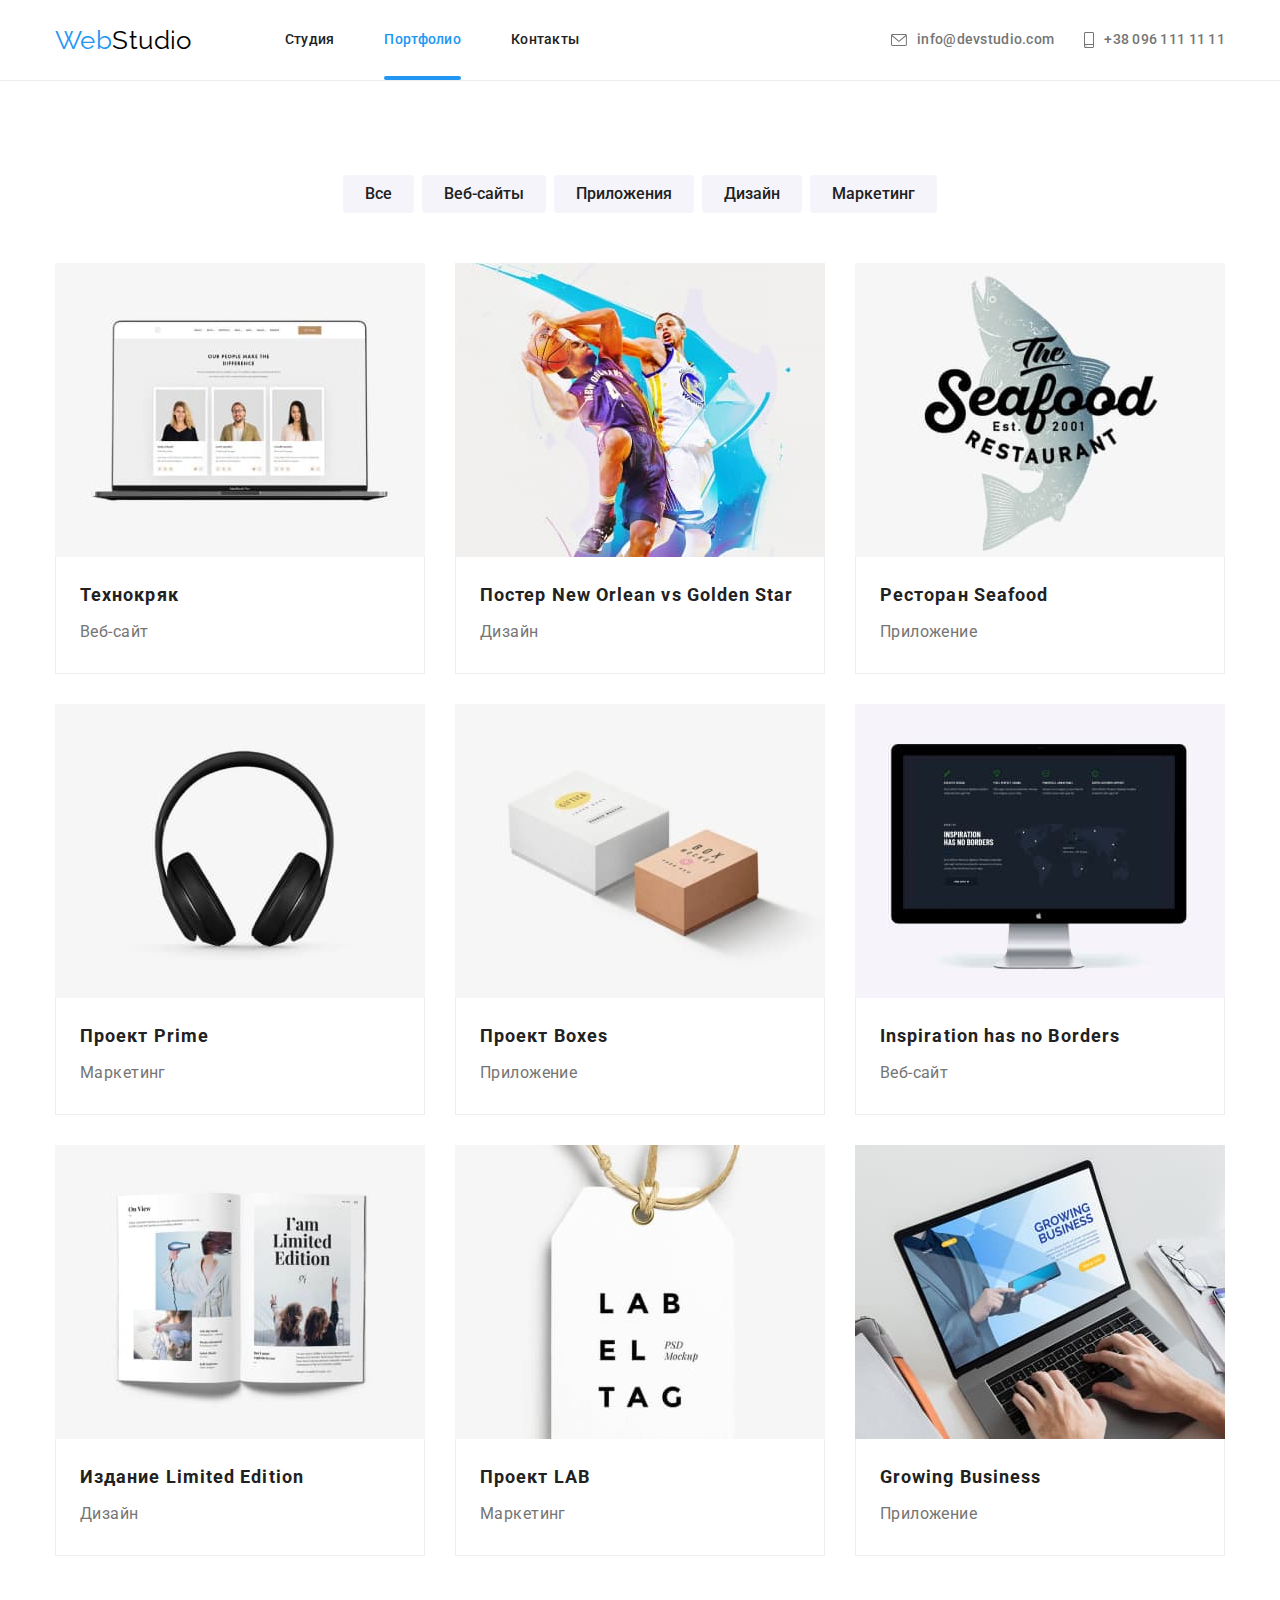
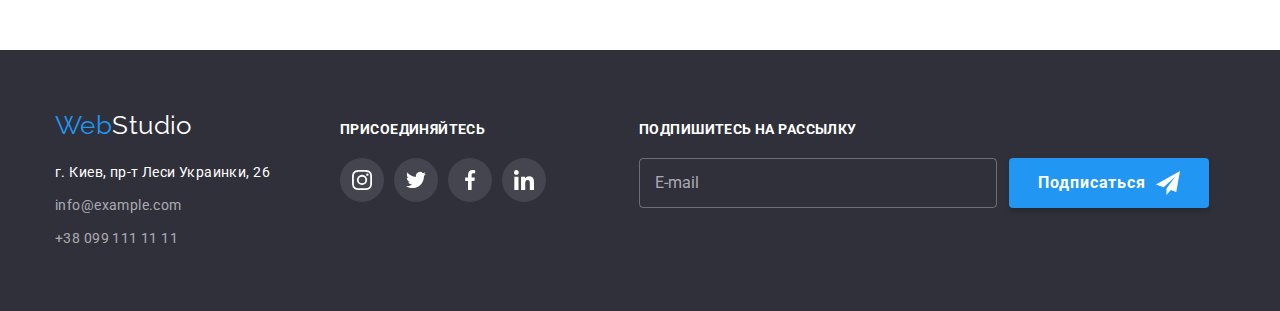
==== commit 20490e4e: "Долав додаткову розмітку" ====
--- a/portfolio.html
+++ b/portfolio.html
@@ -93,7 +93,7 @@
                             <div class="our-works__card">
                                 <div class="our-works__thumb">
                                     <img src="./images/imag2.jpg" alt="" width="370">
-                                    <p class="text">Ресурс предлагает комплексные предложения с разным уровнем
+                                    <p class="our-works__text">Ресурс предлагает комплексные предложения с разным уровнем
                                         функционала и сервисов. Все это позволит
                                         посетителю получить исчерпывающие сведения о компании или частном лице.</p>
                                 </div>
@@ -141,7 +141,7 @@
                             <div class="our-works__card">
                                 <div class="our-works__thumb">
                                     <img src="./images/imag5.jpg" alt="" width="370">
-                                    <p class="text">Ресурс предлагает комплексные предложения с разным уровнем
+                                    <p class="our-works__text">Ресурс предлагает комплексные предложения с разным уровнем
                                         функционала и сервисов. Все это позволит
                                         посетителю получить исчерпывающие сведения о компании или частном лице.</p>
                                 </div>
@@ -173,7 +173,7 @@
                             <div class="our-works__card">
                                 <div class="our-works__thumb">
                                     <img src="./images/imag7.jpg" alt="" width="370">
-                                    <p class="text">Ресурс предлагает комплексные предложения с разным уровнем
+                                    <p class="our-works__text">Ресурс предлагает комплексные предложения с разным уровнем
                                         функционала и сервисов. Все это позволит
                                         посетителю получить исчерпывающие сведения о компании или частном лице.</p>
                                 </div>
